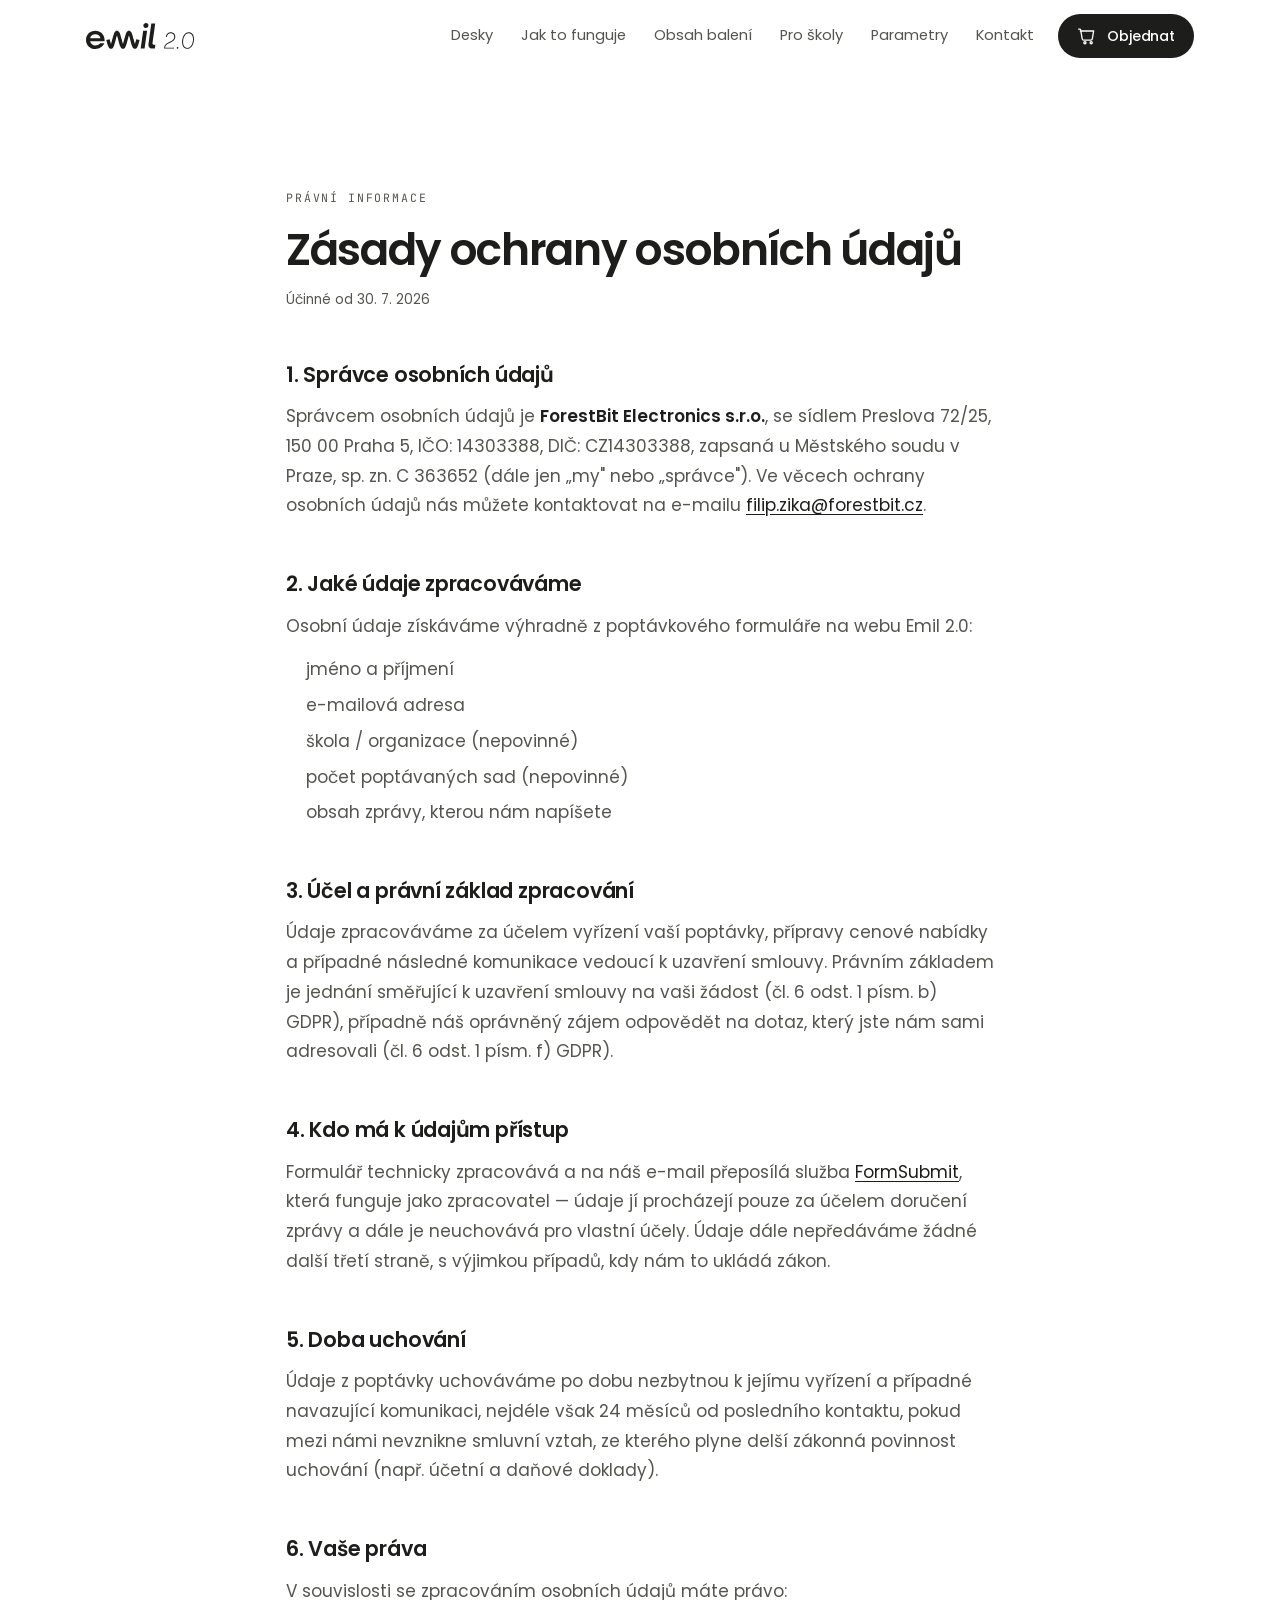
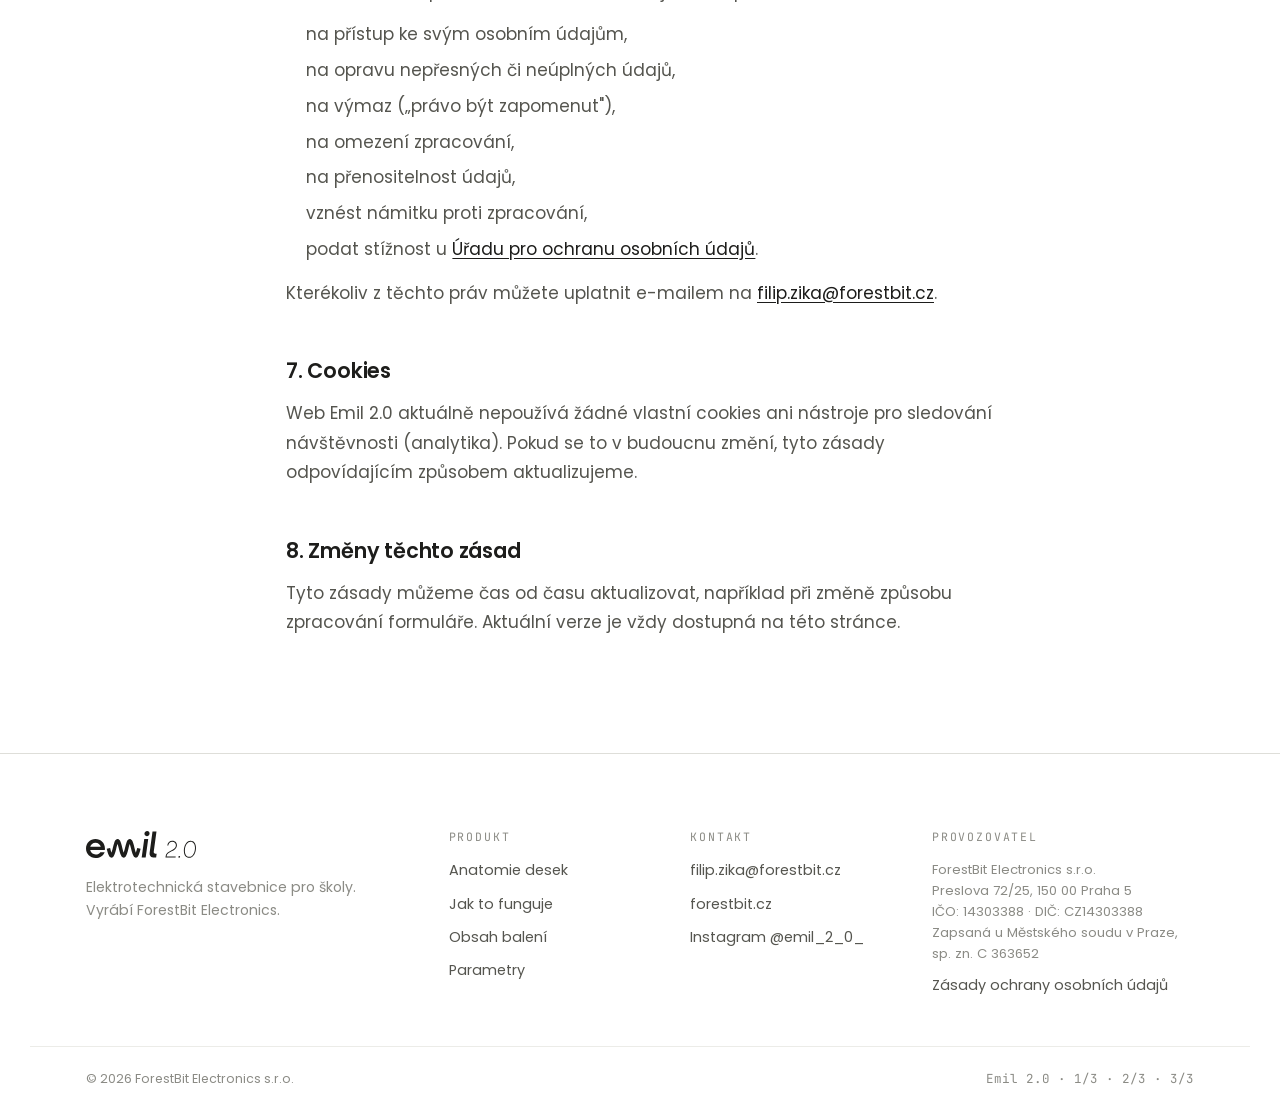
==== ochrana-osobnich-udaju.html @ b703fade "seo" ====
<!DOCTYPE html>
<html lang="cs">
<head>
<meta charset="utf-8">
<meta name="viewport" content="width=device-width, initial-scale=1">
<title>Zásady ochrany osobních údajů | Emil 2.0 — ForestBit Electronics</title>
<meta name="description" content="Zásady ochrany osobních údajů pro web Emil 2.0 — jaké údaje zpracováváme z kontaktního formuláře, proč, jak dlouho a jaká máte práva.">
<meta name="robots" content="noindex">
<meta name="theme-color" content="#ffffff">
<link rel="canonical" href="https://emil.forestbit.cz/ochrana-osobnich-udaju.html">
<link rel="icon" href="assets/img/favicon.svg" type="image/svg+xml">
<link rel="stylesheet" href="assets/css/fonts.css">
<link rel="stylesheet" href="assets/css/style.css">
</head>
<body>

<a class="skip-link" href="#hlavni">Přeskočit na obsah</a>

<!-- ============ HEADER ============ -->
<header class="site-header" id="top">
  <div class="wrap header-inner">

    <a class="brand" href="index.html" aria-label="Emil 2.0 — úvod">
      <img src="assets/img/emil-logo.svg" alt="Emil 2.0" width="1969" height="475">
    </a>

    <nav class="site-nav" id="nav" aria-label="Hlavní navigace">
      <a href="index.html#desky">Desky</a>
      <a href="index.html#princip">Jak to funguje</a>
      <a href="index.html#baleni">Obsah balení</a>
      <a href="index.html#skoly">Pro školy</a>
      <a href="index.html#parametry">Parametry</a>
      <a href="index.html#kontakt">Kontakt</a>
    </nav>

    <div class="header-actions">
      <a class="btn btn--solid btn--sm" href="index.html#kontakt">
        <svg viewBox="0 0 24 24" class="ico" aria-hidden="true"><path d="M4 6h16l-1.6 9.2a2 2 0 0 1-2 1.8H8.2a2 2 0 0 1-2-1.7L4.4 4.6A1 1 0 0 0 3.4 3.8H2"/><circle cx="9.5" cy="20" r="1.3"/><circle cx="17" cy="20" r="1.3"/></svg>
        Objednat
      </a>
      <button class="nav-toggle" id="navToggle" aria-expanded="false" aria-controls="nav" aria-label="Otevřít menu">
        <span></span><span></span><span></span>
      </button>
    </div>

  </div>
</header>

<main id="hlavni">
<section class="section">
  <div class="wrap wrap--narrow legal">

    <p class="eyebrow">Právní informace</p>
    <h1>Zásady ochrany osobních údajů</h1>
    <p class="legal-updated">Účinné od 30. 7. 2026</p>

    <h2>1. Správce osobních údajů</h2>
    <p>
      Správcem osobních údajů je <strong>ForestBit Electronics s.r.o.</strong>,
      se sídlem Preslova 72/25, 150 00 Praha 5, IČO: 14303388, DIČ: CZ14303388,
      zapsaná u Městského soudu v Praze, sp. zn. C 363652 (dále jen „my"
      nebo „správce"). Ve věcech ochrany osobních údajů nás můžete kontaktovat
      na e-mailu <a href="mailto:filip.zika@forestbit.cz">filip.zika@forestbit.cz</a>.
    </p>

    <h2>2. Jaké údaje zpracováváme</h2>
    <p>Osobní údaje získáváme výhradně z poptávkového formuláře na webu Emil 2.0:</p>
    <ul>
      <li>jméno a příjmení</li>
      <li>e-mailová adresa</li>
      <li>škola / organizace (nepovinné)</li>
      <li>počet poptávaných sad (nepovinné)</li>
      <li>obsah zprávy, kterou nám napíšete</li>
    </ul>

    <h2>3. Účel a právní základ zpracování</h2>
    <p>
      Údaje zpracováváme za účelem vyřízení vaší poptávky, přípravy cenové
      nabídky a případné následné komunikace vedoucí k uzavření smlouvy.
      Právním základem je jednání směřující k uzavření smlouvy na vaši žádost
      (čl. 6 odst. 1 písm. b) GDPR), případně náš oprávněný zájem odpovědět
      na dotaz, který jste nám sami adresovali (čl. 6 odst. 1 písm. f) GDPR).
    </p>

    <h2>4. Kdo má k údajům přístup</h2>
    <p>
      Formulář technicky zpracovává a na náš e-mail přeposílá služba
      <a href="https://formsubmit.co" target="_blank" rel="noopener">FormSubmit</a>,
      která funguje jako zpracovatel — údaje jí procházejí pouze za účelem
      doručení zprávy a dále je neuchovává pro vlastní účely. Údaje dále
      nepředáváme žádné další třetí straně, s výjimkou případů, kdy nám to
      ukládá zákon.
    </p>

    <h2>5. Doba uchování</h2>
    <p>
      Údaje z poptávky uchováváme po dobu nezbytnou k jejímu vyřízení
      a případné navazující komunikaci, nejdéle však 24 měsíců od posledního
      kontaktu, pokud mezi námi nevznikne smluvní vztah, ze kterého plyne
      delší zákonná povinnost uchování (např. účetní a daňové doklady).
    </p>

    <h2>6. Vaše práva</h2>
    <p>V souvislosti se zpracováním osobních údajů máte právo:</p>
    <ul>
      <li>na přístup ke svým osobním údajům,</li>
      <li>na opravu nepřesných či neúplných údajů,</li>
      <li>na výmaz („právo být zapomenut"),</li>
      <li>na omezení zpracování,</li>
      <li>na přenositelnost údajů,</li>
      <li>vznést námitku proti zpracování,</li>
      <li>podat stížnost u <a href="https://www.uoou.cz" target="_blank" rel="noopener">Úřadu pro ochranu osobních údajů</a>.</li>
    </ul>
    <p>
      Kterékoliv z těchto práv můžete uplatnit e-mailem na
      <a href="mailto:filip.zika@forestbit.cz">filip.zika@forestbit.cz</a>.
    </p>

    <h2>7. Cookies</h2>
    <p>
      Web Emil 2.0 aktuálně nepoužívá žádné vlastní cookies ani nástroje
      pro sledování návštěvnosti (analytika). Pokud se to v budoucnu změní,
      tyto zásady odpovídajícím způsobem aktualizujeme.
    </p>

    <h2>8. Změny těchto zásad</h2>
    <p>
      Tyto zásady můžeme čas od času aktualizovat, například při změně
      způsobu zpracování formuláře. Aktuální verze je vždy dostupná na
      této stránce.
    </p>

  </div>
</section>
</main>

<!-- ============ FOOTER ============ -->
<footer class="site-footer">
  <div class="wrap footer-grid">

    <div class="footer-brand">
      <img class="footer-logo" src="assets/img/emil-logo.svg" alt="Emil 2.0" width="1969" height="475">
      <p>Elektrotechnická stavebnice pro školy.<br>Vyrábí ForestBit Electronics.</p>
    </div>

    <nav class="footer-nav" aria-label="Patička">
      <h3>Produkt</h3>
      <a href="index.html#desky">Anatomie desek</a>
      <a href="index.html#princip">Jak to funguje</a>
      <a href="index.html#baleni">Obsah balení</a>
      <a href="index.html#parametry">Parametry</a>
    </nav>

    <nav class="footer-nav" aria-label="Kontakty">
      <h3>Kontakt</h3>
      <a href="mailto:filip.zika@forestbit.cz">filip.zika@forestbit.cz</a>
      <a href="https://forestbit.cz" target="_blank" rel="noopener">forestbit.cz</a>
      <a href="https://www.instagram.com/emil_2_0_/" target="_blank" rel="noopener">Instagram @emil_2_0_</a>
    </nav>

    <div class="footer-legal">
      <h3>Provozovatel</h3>
      <p>
        ForestBit Electronics s.r.o.<br>
        Preslova 72/25, 150 00 Praha 5<br>
        IČO: 14303388 · DIČ: CZ14303388<br>
        Zapsaná u Městského soudu v Praze, sp. zn. C 363652
      </p>
      <a href="ochrana-osobnich-udaju.html">Zásady ochrany osobních údajů</a>
    </div>

  </div>

  <div class="wrap footer-bottom">
    <p>© <span id="year">2026</span> ForestBit Electronics s.r.o.</p>
    <p class="footer-mono">Emil 2.0 · 1/3 · 2/3 · 3/3</p>
  </div>
</footer>

<script src="assets/js/main.js"></script>
</body>
</html>
---- assets/css/fonts.css ----
/* Self-hosted Poppins + JetBrains Mono (latin, latin-ext) — staženo z Google Fonts, aby web nenačítal fonty.googleapis.com */

@font-face {
  font-family: 'JetBrains Mono';
  font-style: normal;
  font-weight: 400;
  font-display: swap;
  src: url('../fonts/jetbrains-mono-400-latin-ext.woff2') format('woff2');
  unicode-range: U+0100-02BA, U+02BD-02C5, U+02C7-02CC, U+02CE-02D7, U+02DD-02FF, U+0304, U+0308, U+0329, U+1D00-1DBF, U+1E00-1E9F, U+1EF2-1EFF, U+2020, U+20A0-20AB, U+20AD-20C0, U+2113, U+2C60-2C7F, U+A720-A7FF;
}
@font-face {
  font-family: 'JetBrains Mono';
  font-style: normal;
  font-weight: 400;
  font-display: swap;
  src: url('../fonts/jetbrains-mono-400-latin.woff2') format('woff2');
  unicode-range: U+0000-00FF, U+0131, U+0152-0153, U+02BB-02BC, U+02C6, U+02DA, U+02DC, U+0304, U+0308, U+0329, U+2000-206F, U+20AC, U+2122, U+2191, U+2193, U+2212, U+2215, U+FEFF, U+FFFD;
}
@font-face {
  font-family: 'JetBrains Mono';
  font-style: normal;
  font-weight: 500;
  font-display: swap;
  src: url('../fonts/jetbrains-mono-500-latin-ext.woff2') format('woff2');
  unicode-range: U+0100-02BA, U+02BD-02C5, U+02C7-02CC, U+02CE-02D7, U+02DD-02FF, U+0304, U+0308, U+0329, U+1D00-1DBF, U+1E00-1E9F, U+1EF2-1EFF, U+2020, U+20A0-20AB, U+20AD-20C0, U+2113, U+2C60-2C7F, U+A720-A7FF;
}
@font-face {
  font-family: 'JetBrains Mono';
  font-style: normal;
  font-weight: 500;
  font-display: swap;
  src: url('../fonts/jetbrains-mono-500-latin.woff2') format('woff2');
  unicode-range: U+0000-00FF, U+0131, U+0152-0153, U+02BB-02BC, U+02C6, U+02DA, U+02DC, U+0304, U+0308, U+0329, U+2000-206F, U+20AC, U+2122, U+2191, U+2193, U+2212, U+2215, U+FEFF, U+FFFD;
}
@font-face {
  font-family: 'JetBrains Mono';
  font-style: normal;
  font-weight: 700;
  font-display: swap;
  src: url('../fonts/jetbrains-mono-700-latin-ext.woff2') format('woff2');
  unicode-range: U+0100-02BA, U+02BD-02C5, U+02C7-02CC, U+02CE-02D7, U+02DD-02FF, U+0304, U+0308, U+0329, U+1D00-1DBF, U+1E00-1E9F, U+1EF2-1EFF, U+2020, U+20A0-20AB, U+20AD-20C0, U+2113, U+2C60-2C7F, U+A720-A7FF;
}
@font-face {
  font-family: 'JetBrains Mono';
  font-style: normal;
  font-weight: 700;
  font-display: swap;
  src: url('../fonts/jetbrains-mono-700-latin.woff2') format('woff2');
  unicode-range: U+0000-00FF, U+0131, U+0152-0153, U+02BB-02BC, U+02C6, U+02DA, U+02DC, U+0304, U+0308, U+0329, U+2000-206F, U+20AC, U+2122, U+2191, U+2193, U+2212, U+2215, U+FEFF, U+FFFD;
}
@font-face {
  font-family: 'Poppins';
  font-style: normal;
  font-weight: 400;
  font-display: swap;
  src: url('../fonts/poppins-400-latin-ext.woff2') format('woff2');
  unicode-range: U+0100-02BA, U+02BD-02C5, U+02C7-02CC, U+02CE-02D7, U+02DD-02FF, U+0304, U+0308, U+0329, U+1D00-1DBF, U+1E00-1E9F, U+1EF2-1EFF, U+2020, U+20A0-20AB, U+20AD-20C0, U+2113, U+2C60-2C7F, U+A720-A7FF;
}
@font-face {
  font-family: 'Poppins';
  font-style: normal;
  font-weight: 400;
  font-display: swap;
  src: url('../fonts/poppins-400-latin.woff2') format('woff2');
  unicode-range: U+0000-00FF, U+0131, U+0152-0153, U+02BB-02BC, U+02C6, U+02DA, U+02DC, U+0304, U+0308, U+0329, U+2000-206F, U+20AC, U+2122, U+2191, U+2193, U+2212, U+2215, U+FEFF, U+FFFD;
}
@font-face {
  font-family: 'Poppins';
  font-style: normal;
  font-weight: 500;
  font-display: swap;
  src: url('../fonts/poppins-500-latin-ext.woff2') format('woff2');
  unicode-range: U+0100-02BA, U+02BD-02C5, U+02C7-02CC, U+02CE-02D7, U+02DD-02FF, U+0304, U+0308, U+0329, U+1D00-1DBF, U+1E00-1E9F, U+1EF2-1EFF, U+2020, U+20A0-20AB, U+20AD-20C0, U+2113, U+2C60-2C7F, U+A720-A7FF;
}
@font-face {
  font-family: 'Poppins';
  font-style: normal;
  font-weight: 500;
  font-display: swap;
  src: url('../fonts/poppins-500-latin.woff2') format('woff2');
  unicode-range: U+0000-00FF, U+0131, U+0152-0153, U+02BB-02BC, U+02C6, U+02DA, U+02DC, U+0304, U+0308, U+0329, U+2000-206F, U+20AC, U+2122, U+2191, U+2193, U+2212, U+2215, U+FEFF, U+FFFD;
}
@font-face {
  font-family: 'Poppins';
  font-style: normal;
  font-weight: 600;
  font-display: swap;
  src: url('../fonts/poppins-600-latin-ext.woff2') format('woff2');
  unicode-range: U+0100-02BA, U+02BD-02C5, U+02C7-02CC, U+02CE-02D7, U+02DD-02FF, U+0304, U+0308, U+0329, U+1D00-1DBF, U+1E00-1E9F, U+1EF2-1EFF, U+2020, U+20A0-20AB, U+20AD-20C0, U+2113, U+2C60-2C7F, U+A720-A7FF;
}
@font-face {
  font-family: 'Poppins';
  font-style: normal;
  font-weight: 600;
  font-display: swap;
  src: url('../fonts/poppins-600-latin.woff2') format('woff2');
  unicode-range: U+0000-00FF, U+0131, U+0152-0153, U+02BB-02BC, U+02C6, U+02DA, U+02DC, U+0304, U+0308, U+0329, U+2000-206F, U+20AC, U+2122, U+2191, U+2193, U+2212, U+2215, U+FEFF, U+FFFD;
}
@font-face {
  font-family: 'Poppins';
  font-style: normal;
  font-weight: 700;
  font-display: swap;
  src: url('../fonts/poppins-700-latin-ext.woff2') format('woff2');
  unicode-range: U+0100-02BA, U+02BD-02C5, U+02C7-02CC, U+02CE-02D7, U+02DD-02FF, U+0304, U+0308, U+0329, U+1D00-1DBF, U+1E00-1E9F, U+1EF2-1EFF, U+2020, U+20A0-20AB, U+20AD-20C0, U+2113, U+2C60-2C7F, U+A720-A7FF;
}
@font-face {
  font-family: 'Poppins';
  font-style: normal;
  font-weight: 700;
  font-display: swap;
  src: url('../fonts/poppins-700-latin.woff2') format('woff2');
  unicode-range: U+0000-00FF, U+0131, U+0152-0153, U+02BB-02BC, U+02C6, U+02DA, U+02DC, U+0304, U+0308, U+0329, U+2000-206F, U+20AC, U+2122, U+2191, U+2193, U+2212, U+2215, U+FEFF, U+FFFD;
}
---- assets/css/style.css ----
/* ============================================================
   Emil 2.0 — ForestBit Electronics
   Monochromatický technicistní vizuál dle brand manuálu
   ============================================================ */

:root{
  --ink:      #1d1d1b;
  --ink-70:   #55554f;
  --ink-45:   #8b8b85;
  --paper:    #ffffff;
  --wash:     #f2f2f0;
  --wash-2:   #e8e8e5;
  --line:     #dedeD9;
  --line-soft:#ececE8;

  --font-display: "Poppins", "Segoe UI", system-ui, -apple-system, sans-serif;
  --font-mono: "JetBrains Mono", ui-monospace, "Cascadia Mono", Consolas, monospace;

  --wrap: 1220px;
  --gutter: clamp(20px, 5vw, 56px);
  --sec-y: clamp(72px, 9vw, 132px);
  --r: 14px;

  --ease: cubic-bezier(.2,.7,.25,1);
}

/* ---------- reset ---------- */
*,*::before,*::after{box-sizing:border-box}
[hidden]{display:none !important}
html{-webkit-text-size-adjust:100%; scroll-behavior:smooth; scroll-padding-top:84px}
body{
  margin:0;
  background:var(--paper);
  color:var(--ink);
  font-family:var(--font-display);
  font-size:clamp(15px,.4vw + 14px,17px);
  line-height:1.62;
  -webkit-font-smoothing:antialiased;
}
img,svg{display:block;max-width:100%}
img{height:auto}
h1,h2,h3{margin:0;line-height:1.08;letter-spacing:-.02em;font-weight:600}
p{margin:0}
ul,ol{margin:0;padding:0;list-style:none}
a{color:inherit;text-decoration:none}
button{font:inherit;color:inherit;background:none;border:0;cursor:pointer}
table{border-collapse:collapse;width:100%}

.visually-hidden{position:absolute;width:1px;height:1px;padding:0;margin:-1px;overflow:hidden;clip:rect(0 0 0 0);white-space:nowrap;border:0}

.skip-link{
  position:absolute;left:-9999px;top:0;z-index:200;
  background:var(--ink);color:#fff;padding:12px 18px;border-radius:0 0 8px 0;
}
.skip-link:focus{left:0}

:focus-visible{outline:2px solid var(--ink);outline-offset:3px;border-radius:4px}

/* ---------- layout ---------- */
.wrap{width:100%;max-width:var(--wrap);margin-inline:auto;padding-inline:var(--gutter)}
.wrap--narrow{max-width:820px}
.section{padding-block:var(--sec-y);position:relative}
.section--wash{background:var(--wash)}

/* ---------- typografie ---------- */
.eyebrow{
  font-family:var(--font-mono);
  font-size:.72rem;letter-spacing:.16em;text-transform:uppercase;
  color:var(--ink-45);margin-bottom:18px;
}
.eyebrow--inv{color:rgba(255,255,255,.55)}

.sec-head{max-width:660px;margin-bottom:clamp(40px,5vw,64px)}
.sec-head h2,.split-copy h2,.cta h2{
  font-size:clamp(2rem,4.2vw,3.25rem);
  letter-spacing:-.035em;
}
.sec-lead{margin-top:20px;color:var(--ink-70);font-size:1.06em;max-width:56ch}

/* ---------- prostý právní text (Zásady ochrany osobních údajů) ---------- */
.legal h1{font-size:clamp(2rem,4.2vw,2.75rem);letter-spacing:-.03em}
.legal-updated{margin-top:14px;color:var(--ink-45);font-size:.85rem}
.legal h2{
  margin-top:52px;margin-bottom:16px;
  font-size:1.3rem;letter-spacing:-.01em;
}
.legal p{color:var(--ink-70);line-height:1.75;margin-top:14px}
.legal p:first-of-type{margin-top:0}
.legal ul{margin-top:14px;padding-left:1.2em;color:var(--ink-70);line-height:1.75}
.legal li{margin-top:6px}
.legal a{color:var(--ink);text-decoration:underline;text-underline-offset:3px}
.legal strong{font-weight:600;color:var(--ink)}

/* ---------- blueprint pozadí ---------- */
.blueprint{
  position:absolute;inset:0;pointer-events:none;z-index:0;
  background-image:repeating-linear-gradient(90deg,
      var(--line) 0 1px, transparent 1px 138px);
  -webkit-mask-image:linear-gradient(180deg,rgba(0,0,0,.55),rgba(0,0,0,.12) 60%,transparent);
  mask-image:linear-gradient(180deg,rgba(0,0,0,.55),rgba(0,0,0,.12) 60%,transparent);
}
.blueprint--dark{
  background-image:repeating-linear-gradient(90deg,
      rgba(255,255,255,.13) 0 1px, transparent 1px 138px);
  -webkit-mask-image:linear-gradient(180deg,rgba(0,0,0,.9),transparent);
  mask-image:linear-gradient(180deg,rgba(0,0,0,.9),transparent);
}

/* ---------- tlačítka ---------- */
.btn{
  display:inline-flex;align-items:center;gap:10px;
  padding:14px 26px;border-radius:999px;
  font-weight:500;font-size:.95rem;letter-spacing:-.01em;
  border:1px solid transparent;
  transition:background .25s var(--ease),color .25s var(--ease),
             border-color .25s var(--ease),transform .25s var(--ease);
}
.btn:hover{transform:translateY(-2px)}
.btn--sm{padding:10px 18px;font-size:.88rem}
.btn--solid{background:var(--ink);color:#fff}
.btn--solid:hover{background:#000}
.btn--ghost{border-color:var(--line);background:var(--paper)}
.btn--ghost:hover{border-color:var(--ink)}
.btn--inv{background:#fff;color:var(--ink)}
.btn--outline-inv{border-color:rgba(255,255,255,.35);color:#fff}
.btn--outline-inv:hover{border-color:#fff}

.ico{width:20px;height:20px;flex:none;fill:none;stroke:currentColor;stroke-width:1.6;
     stroke-linecap:round;stroke-linejoin:round}

/* ============================================================
   HEADER
   ============================================================ */
.site-header{
  position:sticky;top:0;z-index:100;
  background:rgba(255,255,255,.86);
  backdrop-filter:saturate(180%) blur(14px);
  -webkit-backdrop-filter:saturate(180%) blur(14px);
  border-bottom:1px solid transparent;
  transition:border-color .3s var(--ease),box-shadow .3s var(--ease);
}
.site-header.is-stuck{border-bottom-color:var(--line);box-shadow:0 1px 24px rgba(0,0,0,.04)}
.header-inner{display:flex;align-items:center;gap:24px;height:72px}

.brand{display:flex;align-items:center;margin-right:auto}
.brand img{width:auto;height:26px}

.site-nav{display:flex;gap:28px}
.site-nav a{
  font-size:.92rem;color:var(--ink-70);position:relative;padding-block:6px;
  transition:color .2s var(--ease);
}
.site-nav a::after{
  content:"";position:absolute;left:0;bottom:0;height:1px;width:100%;
  background:var(--ink);transform:scaleX(0);transform-origin:left;
  transition:transform .3s var(--ease);
}
.site-nav a:hover{color:var(--ink)}
.site-nav a:hover::after{transform:scaleX(1)}

.header-actions{display:flex;align-items:center;gap:12px}

.nav-toggle{display:none;width:42px;height:42px;flex-direction:column;
  justify-content:center;align-items:center;gap:5px;border-radius:10px}
.nav-toggle span{display:block;width:20px;height:1.5px;background:var(--ink);
  transition:transform .3s var(--ease),opacity .2s var(--ease)}
.nav-toggle[aria-expanded="true"] span:nth-child(1){transform:translateY(6.5px) rotate(45deg)}
.nav-toggle[aria-expanded="true"] span:nth-child(2){opacity:0}
.nav-toggle[aria-expanded="true"] span:nth-child(3){transform:translateY(-6.5px) rotate(-45deg)}

/* ============================================================
   HERO
   ============================================================ */
.hero{position:relative;padding-top:clamp(36px,5vw,68px);padding-bottom:clamp(48px,6vw,88px);overflow:hidden}
.hero > .wrap{position:relative;z-index:1}

.hero-grid{
  display:grid;grid-template-columns:1.05fr .95fr;
  gap:clamp(24px,4vw,64px);align-items:center;
  margin-bottom:clamp(44px,5vw,72px);
}
.hero-visual{margin:0}
.hero-visual img{
  width:100%;
  filter:drop-shadow(0 30px 50px rgba(0,0,0,.10));
  animation:float 9s ease-in-out infinite;
}
@keyframes float{0%,100%{transform:translateY(0)}50%{transform:translateY(-10px)}}

.hero-title{margin-bottom:20px}
.hero-logo{width:clamp(210px,26vw,330px);height:auto}
.hero-sub{
  font-family:var(--font-mono);font-size:clamp(.9rem,1.3vw,1.05rem);
  letter-spacing:-.01em;line-height:1.45;margin-bottom:22px;
}
.hero-text{color:var(--ink-70);max-width:52ch}

.hero-features{
  display:grid;grid-template-columns:repeat(3,1fr);gap:24px;
  margin-block:36px;padding-top:32px;border-top:1px solid var(--line);
}
.hero-features li{display:flex;flex-direction:column;gap:8px}
.hero-features .ico{width:24px;height:24px;margin-bottom:4px}
.hero-features b{font-size:.93rem;font-weight:600;letter-spacing:-.01em}
.hero-features span{font-size:.83rem;line-height:1.5;color:var(--ink-45)}

.hero-cta{display:flex;flex-wrap:wrap;gap:12px}

/* spec strip */
.specstrip{
  display:grid;grid-template-columns:repeat(5,minmax(0,1fr));
  border:1px solid var(--line);border-radius:var(--r);
  background:var(--paper);overflow:hidden;
}
.specstrip li{
  display:grid;grid-template-columns:auto minmax(0,1fr);
  column-gap:12px;align-content:start;
  padding:24px 22px;border-left:1px solid var(--line-soft);
}
.specstrip li:first-child{border-left:0}
.specstrip .ico{width:22px;height:22px;margin-top:2px;grid-row:1 / span 2}
.specstrip b,
.specstrip span{display:block;font-size:.88rem;font-weight:600;color:var(--ink)}
.specstrip span{margin-top:2px}

/* ============================================================
   INTERAKTIVNÍ DESKA
   ============================================================ */
.board{
  display:grid;grid-template-columns:minmax(0,1.45fr) minmax(0,.55fr);
  grid-template-areas:"tabs tabs" "stage panel";
  gap:clamp(20px,3vw,40px);align-items:start;
}
.board-tabs{
  grid-area:tabs;display:flex;flex-wrap:wrap;gap:8px;
  margin-bottom:calc(clamp(20px,3vw,40px) * -.4);
}
.board-tabs button{
  display:flex;align-items:baseline;gap:10px;
  padding:11px 20px;border-radius:999px;
  border:1px solid var(--line);background:var(--paper);
  transition:background .25s var(--ease),color .25s var(--ease),border-color .25s var(--ease);
}
.board-tabs button:hover{border-color:var(--ink)}
.board-tabs .tab-num{
  font-family:var(--font-mono);font-size:.78rem;letter-spacing:.06em;
  color:var(--ink-45);transition:color .25s var(--ease);
}
.board-tabs .tab-name{font-size:.9rem;font-weight:500;letter-spacing:-.01em}
.board-tabs [aria-selected="true"]{background:var(--ink);color:#fff;border-color:var(--ink)}
.board-tabs [aria-selected="true"] .tab-num{color:rgba(255,255,255,.6)}

.board-stages{grid-area:stage;min-width:0}
.board-stage{
  position:relative;border:1px solid var(--line);border-radius:var(--r);
  background:var(--paper);overflow:hidden;
}
.board-stage[hidden]{display:none}
.board-stage img{width:100%}
.hotspots{position:absolute;inset:0}

.hs{
  position:absolute;left:var(--x);top:var(--y);
  transform:translate(-50%,-50%);
  width:38px;height:38px;display:grid;place-items:center;
  border-radius:50%;
}
.hs i{
  width:13px;height:13px;border-radius:50%;
  background:var(--ink);position:relative;display:block;
  box-shadow:0 0 0 2.5px #fff, 0 1px 4px rgba(0,0,0,.25);
  transition:transform .3s var(--ease);
}
.hs i::after{
  content:"";position:absolute;inset:-8px;border-radius:50%;
  border:1px solid var(--ink);opacity:.35;
  transition:transform .4s var(--ease),opacity .4s var(--ease);
}
.hs::before{
  content:"";position:absolute;inset:0;border-radius:50%;
  background:var(--ink);opacity:.12;transform:scale(.35);
  animation:ping 2.6s var(--ease) infinite;
}
@keyframes ping{
  0%{transform:scale(.35);opacity:.22}
  70%,100%{transform:scale(1.15);opacity:0}
}
.hs-tag{
  position:absolute;bottom:calc(100% + 2px);left:50%;transform:translateX(-50%);
  font-family:var(--font-mono);font-size:.66rem;letter-spacing:.06em;
  background:var(--ink);color:#fff;padding:3px 7px;border-radius:5px;
  opacity:0;pointer-events:none;transition:opacity .25s var(--ease),transform .25s var(--ease);
  white-space:nowrap;
}
.hs:hover i,.hs.is-active i{transform:scale(1.35)}
.hs:hover i::after,.hs.is-active i::after{transform:scale(1.25);opacity:1}
.hs:hover .hs-tag,.hs:focus-visible .hs-tag,.hs.is-active .hs-tag{
  opacity:1;transform:translateX(-50%) translateY(-3px);
}
.hs.is-active::before{animation:none;opacity:0}

.board-panel{
  grid-area:panel;
  border:1px solid var(--line);border-radius:var(--r);
  background:var(--paper);padding:28px 26px;
  position:sticky;top:96px;
}
.panel-ref{
  font-family:var(--font-mono);font-size:.75rem;letter-spacing:.14em;
  color:var(--ink-45);margin-bottom:10px;
}
.board-panel h3{font-size:1.35rem;margin-bottom:12px;letter-spacing:-.025em}
.board-panel p{color:var(--ink-70);font-size:.93rem}
.panel-meta{margin:20px 0 0;display:grid;gap:1px;background:var(--line-soft);
  border:1px solid var(--line-soft);border-radius:8px;overflow:hidden}
.panel-meta > div{display:flex;justify-content:space-between;gap:12px;
  background:var(--paper);padding:9px 12px}
.panel-meta dt{font-size:.76rem;color:var(--ink-45);font-family:var(--font-mono);letter-spacing:.08em}
.panel-meta dd{margin:0;font-size:.82rem;font-weight:500}
/* ============================================================
   PRINCIP / KROKY
   ============================================================ */
.steps{display:grid;grid-template-columns:repeat(3,minmax(0,1fr));gap:clamp(20px,3vw,44px)}
.step{padding-top:26px;border-top:2px solid var(--ink)}
.step-num{
  font-family:var(--font-mono);font-size:.78rem;letter-spacing:.16em;
  color:var(--ink-45);display:block;margin-bottom:14px;
}
.step h3{font-size:clamp(1.4rem,2.4vw,1.9rem);margin-bottom:12px;letter-spacing:-.03em}
.step p{color:var(--ink-70);font-size:.95rem}

/* ============================================================
   SPLIT SEKCE
   ============================================================ */
.split{display:grid;grid-template-columns:1fr 1fr;gap:clamp(32px,5vw,80px);align-items:center}
.split--rev .split-media{order:-1}
.split-copy .sec-lead{margin-bottom:34px}

.parts{border-top:1px solid var(--line)}
.parts li{
  display:flex;align-items:baseline;gap:18px;
  padding:15px 0;border-bottom:1px solid var(--line);
  font-size:.97rem;
}
.parts-ref{
  font-family:var(--font-mono);font-size:.75rem;letter-spacing:.06em;
  color:var(--ink-45);min-width:52px;flex:none;
}
.parts em{font-style:normal;color:var(--ink-45);font-size:.86em}
.note{
  margin-top:26px;padding:16px 20px;border-left:2px solid var(--ink);
  background:var(--paper);font-size:.9rem;color:var(--ink-70);
}

.split-media{margin:0}
.split-media img{width:100%;border-radius:var(--r);border:1px solid var(--line)}
.split-media--plain img{border:0;border-radius:0;filter:drop-shadow(0 18px 34px rgba(0,0,0,.12))}
.split-media figcaption{
  margin-top:14px;font-family:var(--font-mono);font-size:.73rem;
  letter-spacing:.03em;color:var(--ink-45);line-height:1.5;
}

/* ============================================================
   KARTY
   ============================================================ */
.cards{display:grid;grid-template-columns:repeat(3,minmax(0,1fr));gap:1px;
  background:var(--line);border:1px solid var(--line);border-radius:var(--r);overflow:hidden}
.card{background:var(--paper);padding:clamp(26px,3vw,38px);transition:background .3s var(--ease)}
.card:hover{background:var(--wash)}
.card h3{font-size:1.12rem;margin-bottom:10px;letter-spacing:-.02em}
.card p{color:var(--ink-70);font-size:.92rem}

/* ============================================================
   TABULKA PARAMETRŮ
   ============================================================ */
.spectable{margin-top:32px;font-size:.93rem}
.spectable tr{border-bottom:1px solid var(--line)}
.spectable tr:first-child{border-top:1px solid var(--line)}
.spectable th{
  text-align:left;font-weight:400;padding:14px 16px 14px 0;
  font-family:var(--font-mono);font-size:.76rem;letter-spacing:.08em;
  text-transform:uppercase;color:var(--ink-45);width:38%;vertical-align:top;
}
.spectable td{padding:14px 0;vertical-align:top}

/* ============================================================
   FAQ
   ============================================================ */
.faq{border-top:1px solid var(--line)}
.faq details{border-bottom:1px solid var(--line)}
.faq summary{
  display:flex;align-items:center;justify-content:space-between;gap:20px;
  padding:22px 0;cursor:pointer;list-style:none;
  font-weight:500;font-size:1.02rem;letter-spacing:-.015em;
}
.faq summary::-webkit-details-marker{display:none}
.faq summary::after{
  content:"";width:13px;height:13px;flex:none;
  background:
    linear-gradient(var(--ink),var(--ink)) center/13px 1.5px no-repeat,
    linear-gradient(var(--ink),var(--ink)) center/1.5px 13px no-repeat;
  transition:transform .3s var(--ease);
}
.faq details[open] summary::after{transform:rotate(135deg)}
.faq details p{padding-bottom:24px;color:var(--ink-70);font-size:.95rem;max-width:62ch}

/* ============================================================
   CTA
   ============================================================ */
.cta{background:var(--ink);color:#fff;overflow:hidden;text-align:center}
.cta-inner{position:relative;z-index:1;max-width:720px}
.cta-lead{margin:22px auto 0;color:rgba(255,255,255,.66);max-width:48ch}

.contact-form{
  text-align:left;max-width:520px;margin:40px auto 0;
  display:grid;gap:18px;
}
.form-row{display:grid;gap:7px}
.form-row--split{grid-template-columns:1fr 1fr;gap:18px}
.form-row--split > div{display:grid;gap:7px}
.contact-form label{
  font-family:var(--font-mono);font-size:.72rem;letter-spacing:.09em;
  text-transform:uppercase;color:rgba(255,255,255,.55);
}
.contact-form input,
.contact-form textarea{
  width:100%;padding:12px 14px;border-radius:10px;
  border:1px solid rgba(255,255,255,.22);background:rgba(255,255,255,.06);
  color:#fff;font:inherit;font-size:.95rem;
  transition:border-color .2s var(--ease),background .2s var(--ease);
}
.contact-form input::placeholder,
.contact-form textarea::placeholder{color:rgba(255,255,255,.35)}
.contact-form input:focus,
.contact-form textarea:focus{
  border-color:rgba(255,255,255,.6);background:rgba(255,255,255,.1);
  outline:none;
}
.contact-form textarea{resize:vertical;min-height:96px}
.hp-field{position:absolute;width:1px;height:1px;opacity:0;pointer-events:none;left:-9999px}
.contact-form button{justify-self:start}
.contact-form button[disabled]{opacity:.6;cursor:default;transform:none}

.form-consent{font-size:.78rem;line-height:1.6;color:rgba(255,255,255,.45);margin-top:-4px}
.form-consent a{color:rgba(255,255,255,.7);text-decoration:underline;text-underline-offset:2px}
.form-consent a:hover{color:#fff}

.form-status{font-size:.85rem;min-height:1.2em;margin:0;color:rgba(255,255,255,.7)}
.form-status.is-success{color:#8fe3a3}
.form-status.is-error{color:#ff9a9a}

.cta-alt{
  margin-top:38px;font-size:.8rem;letter-spacing:.04em;
  color:rgba(255,255,255,.45);
}
.cta-actions{display:flex;flex-wrap:wrap;gap:12px;justify-content:center;margin-top:14px}
.cta-claim{
  margin-top:46px;padding-top:28px;border-top:1px solid rgba(255,255,255,.15);
  font-family:var(--font-mono);font-size:.85rem;letter-spacing:.22em;
  text-transform:uppercase;color:rgba(255,255,255,.5);
}

/* ============================================================
   FOOTER
   ============================================================ */
.site-footer{background:var(--paper);border-top:1px solid var(--line);padding-top:clamp(48px,6vw,80px)}
.footer-grid{display:grid;grid-template-columns:1.6fr 1fr 1fr 1.3fr;gap:40px;padding-bottom:48px}
.footer-logo{width:110px;margin-bottom:18px}
.footer-brand p{color:var(--ink-45);font-size:.88rem;line-height:1.7}
.footer-nav{display:flex;flex-direction:column;gap:10px}
.footer-nav h3,
.footer-legal h3{
  font-family:var(--font-mono);font-size:.72rem;letter-spacing:.16em;
  text-transform:uppercase;color:var(--ink-45);font-weight:400;margin-bottom:6px;
}
.footer-nav a{font-size:.9rem;color:var(--ink-70);transition:color .2s var(--ease)}
.footer-nav a:hover{color:var(--ink)}

.footer-legal{display:flex;flex-direction:column;gap:10px}
.footer-legal p{color:var(--ink-45);font-size:.82rem;line-height:1.6}
.footer-legal a{font-size:.9rem;color:var(--ink-70);transition:color .2s var(--ease)}
.footer-legal a:hover{color:var(--ink)}
.footer-bottom{
  display:flex;justify-content:space-between;gap:16px;flex-wrap:wrap;
  padding-block:22px;border-top:1px solid var(--line-soft);
  font-size:.78rem;color:var(--ink-45);
}
.footer-mono{font-family:var(--font-mono);letter-spacing:.08em}

/* ============================================================
   REVEAL ANIMACE
   ============================================================ */
.reveal{opacity:0;transform:translateY(22px);
  transition:opacity .7s var(--ease),transform .7s var(--ease)}
.reveal.is-in{opacity:1;transform:none}

/* ============================================================
   RESPONZIVITA
   ============================================================ */
@media (max-width:1080px){
  .board{grid-template-columns:minmax(0,1fr);grid-template-areas:"tabs" "stage" "panel"}
  .board-panel{position:static}
  .specstrip{grid-template-columns:repeat(3,1fr)}
  .specstrip li:nth-child(4){border-left:0}
  .cards{grid-template-columns:repeat(2,1fr)}
}

@media (max-width:900px){
  .site-nav{
    position:absolute;top:100%;left:0;right:0;
    flex-direction:column;gap:0;
    background:var(--paper);border-bottom:1px solid var(--line);
    padding:8px var(--gutter) 20px;
    display:none;
  }
  .site-nav.is-open{display:flex}
  .site-nav a{padding:14px 0;border-bottom:1px solid var(--line-soft);font-size:1rem}
  .site-nav a::after{display:none}
  .nav-toggle{display:flex}

  .hero-grid{grid-template-columns:1fr}
  .hero-visual{order:2}
  .hero-features{grid-template-columns:1fr;gap:20px}
  .steps{grid-template-columns:1fr;gap:32px}
  .split{grid-template-columns:1fr}
  .split--rev .split-media{order:0}
  .footer-grid{grid-template-columns:1fr 1fr}
  .footer-brand,
  .footer-legal{grid-column:1/-1}
}

@media (max-width:640px){
  .specstrip{grid-template-columns:1fr}
  .specstrip li{border-left:0;border-top:1px solid var(--line-soft)}
  .specstrip li:first-child{border-top:0}
  .cards{grid-template-columns:1fr}
  .hs{width:30px;height:30px}
  .hs i{width:11px;height:11px}
  .spectable th{width:auto;display:block;padding-bottom:2px}
  .spectable td{display:block;padding-top:0;padding-bottom:16px}
  .spectable tr{display:block}
  .cta-actions .btn{flex:1 1 100%;justify-content:center}
  .form-row--split{grid-template-columns:1fr}
  .contact-form button{justify-self:stretch;justify-content:center}
}

@media (prefers-reduced-motion:reduce){
  html{scroll-behavior:auto}
  *,*::before,*::after{animation-duration:.001ms !important;animation-iteration-count:1 !important;
    transition-duration:.001ms !important}
  .reveal{opacity:1;transform:none}
}
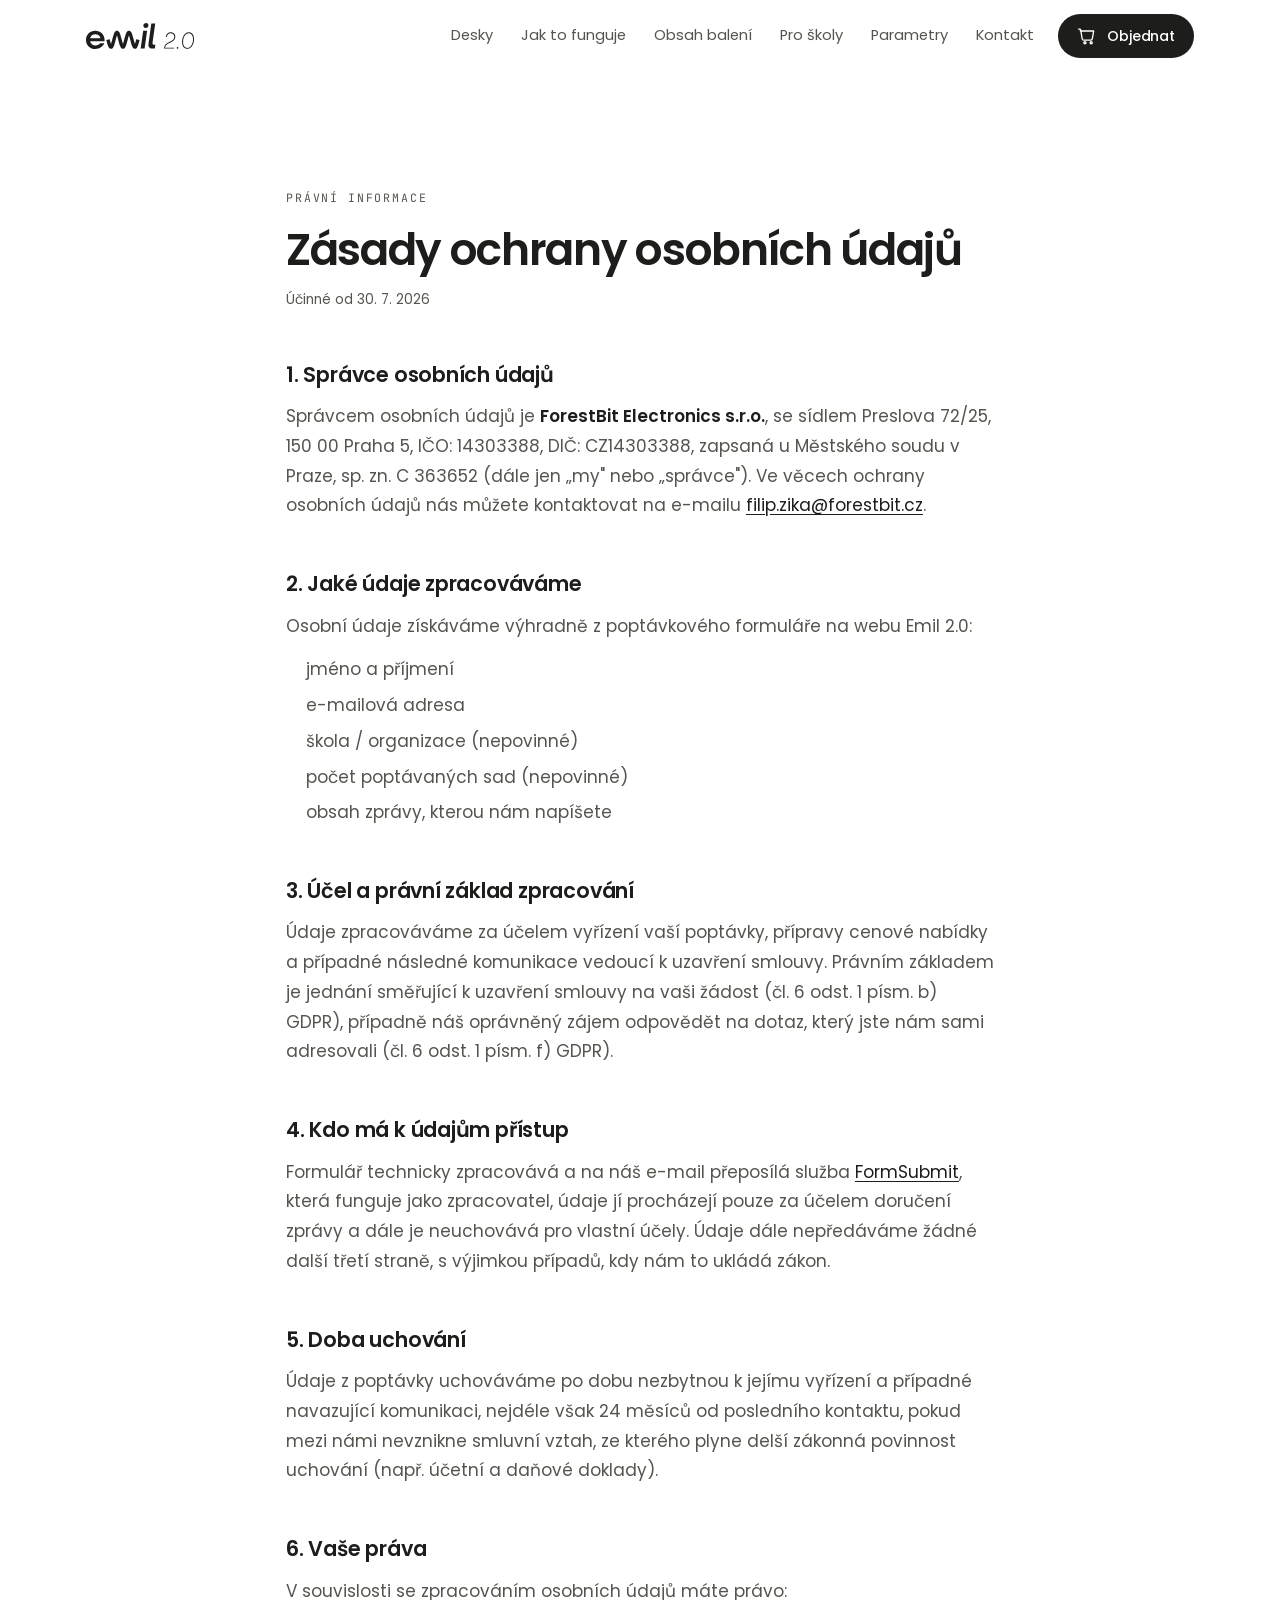
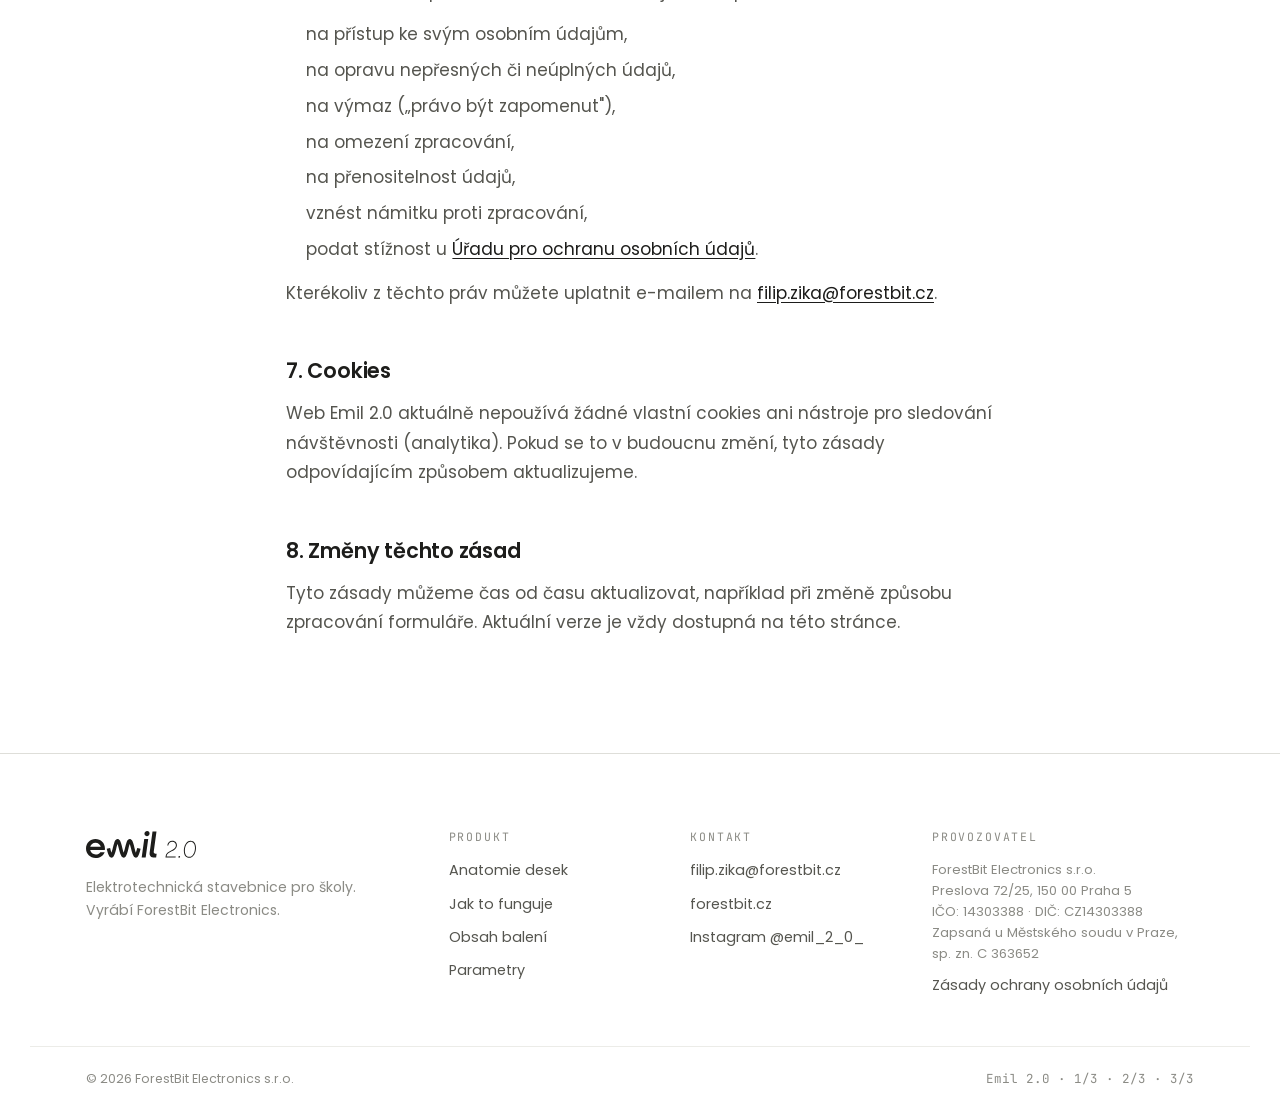
==== commit a6155a10: "minus -" ====
--- a/ochrana-osobnich-udaju.html
+++ b/ochrana-osobnich-udaju.html
@@ -86,7 +86,7 @@
     <p>
       Formulář technicky zpracovává a na náš e-mail přeposílá služba
       <a href="https://formsubmit.co" target="_blank" rel="noopener">FormSubmit</a>,
-      která funguje jako zpracovatel — údaje jí procházejí pouze za účelem
+      která funguje jako zpracovatel, údaje jí procházejí pouze za účelem
       doručení zprávy a dále je neuchovává pro vlastní účely. Údaje dále
       nepředáváme žádné další třetí straně, s výjimkou případů, kdy nám to
       ukládá zákon.
--- a/assets/css/style.css
+++ b/assets/css/style.css
@@ -366,6 +366,7 @@
 .cards{display:grid;grid-template-columns:repeat(3,minmax(0,1fr));gap:1px;
   background:var(--line);border:1px solid var(--line);border-radius:var(--r);overflow:hidden}
 .card{background:var(--paper);padding:clamp(26px,3vw,38px);transition:background .3s var(--ease)}
+.cards .card:last-child:nth-child(3n+1){grid-column:1/-1}
 .card:hover{background:var(--wash)}
 .card h3{font-size:1.12rem;margin-bottom:10px;letter-spacing:-.02em}
 .card p{color:var(--ink-70);font-size:.92rem}
@@ -419,8 +420,37 @@
 .form-row--split{grid-template-columns:1fr 1fr;gap:18px}
 .form-row--split > div{display:grid;gap:7px}
 .contact-form label{
+  display:flex;align-items:center;gap:6px;
   font-family:var(--font-mono);font-size:.72rem;letter-spacing:.09em;
   text-transform:uppercase;color:rgba(255,255,255,.55);
+}
+
+.hint{position:relative;display:inline-flex}
+.hint-btn{
+  width:15px;height:15px;flex:none;border-radius:50%;
+  border:1px solid rgba(255,255,255,.4);background:transparent;color:rgba(255,255,255,.6);
+  font-family:var(--font-mono);font-size:.62rem;line-height:1;
+  display:flex;align-items:center;justify-content:center;cursor:help;
+  transition:border-color .2s var(--ease),color .2s var(--ease);
+}
+.hint-btn:hover,.hint-btn:focus-visible{border-color:#fff;color:#fff}
+.hint-bubble{
+  position:absolute;bottom:calc(100% + 10px);left:50%;transform:translateX(-50%) translateY(4px);
+  width:220px;padding:10px 12px;border-radius:8px;
+  background:var(--ink);color:rgba(255,255,255,.85);
+  font-family:var(--font-display);text-transform:none;letter-spacing:normal;font-size:.78rem;line-height:1.5;
+  box-shadow:0 12px 28px rgba(0,0,0,.28);
+  opacity:0;visibility:hidden;pointer-events:none;
+  transition:opacity .18s var(--ease),transform .18s var(--ease),visibility .18s;
+  z-index:5;
+}
+.hint-bubble::after{
+  content:"";position:absolute;top:100%;left:50%;transform:translateX(-50%);
+  border:5px solid transparent;border-top-color:var(--ink);
+}
+.hint:hover .hint-bubble,
+.hint-btn:focus ~ .hint-bubble{
+  opacity:1;visibility:visible;transform:translateX(-50%) translateY(0);
 }
 .contact-form input,
 .contact-form textarea{
@@ -438,7 +468,7 @@
 }
 .contact-form textarea{resize:vertical;min-height:96px}
 .hp-field{position:absolute;width:1px;height:1px;opacity:0;pointer-events:none;left:-9999px}
-.contact-form button{justify-self:start}
+.contact-form button{justify-self:center}
 .contact-form button[disabled]{opacity:.6;cursor:default;transform:none}
 
 .form-consent{font-size:.78rem;line-height:1.6;color:rgba(255,255,255,.45);margin-top:-4px}
@@ -503,6 +533,8 @@
   .specstrip{grid-template-columns:repeat(3,1fr)}
   .specstrip li:nth-child(4){border-left:0}
   .cards{grid-template-columns:repeat(2,1fr)}
+  .cards .card:last-child:nth-child(3n+1){grid-column:auto}
+  .cards .card:last-child:nth-child(2n+1){grid-column:1/-1}
 }
 
 @media (max-width:900px){
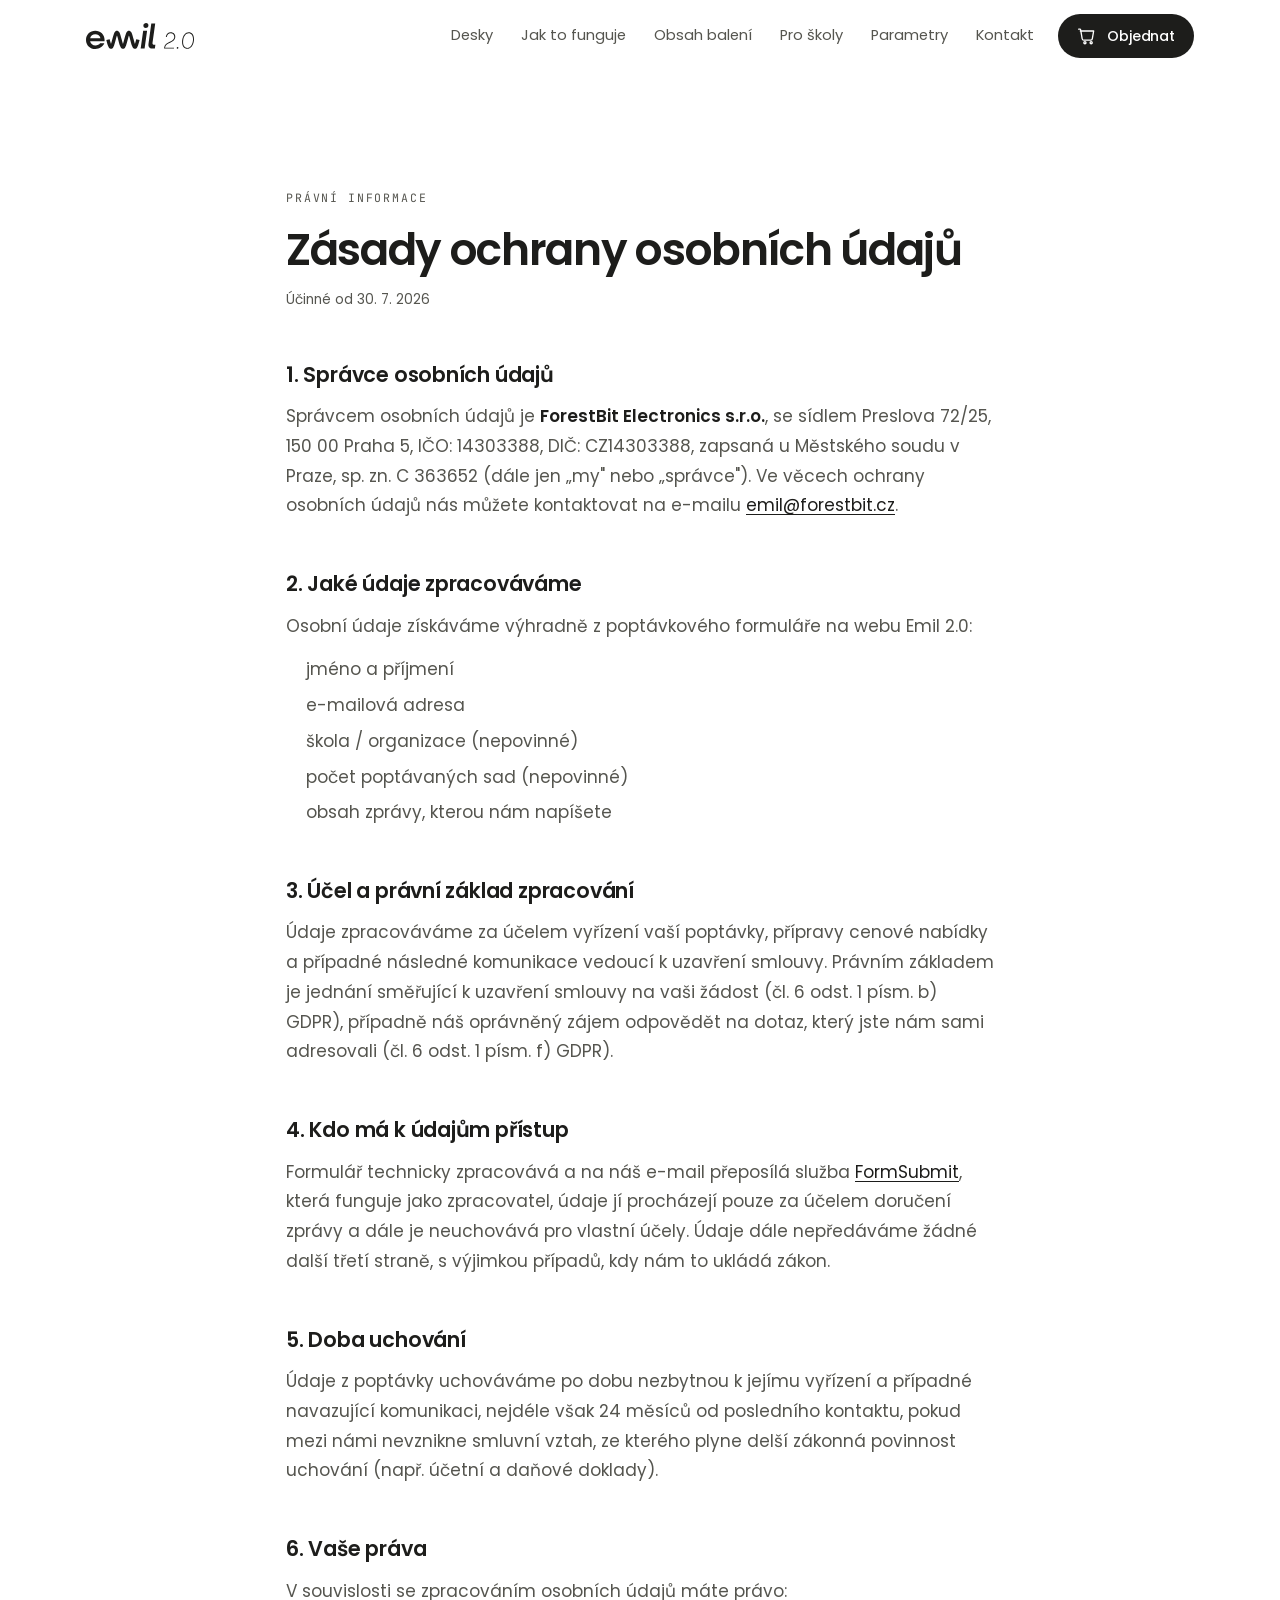
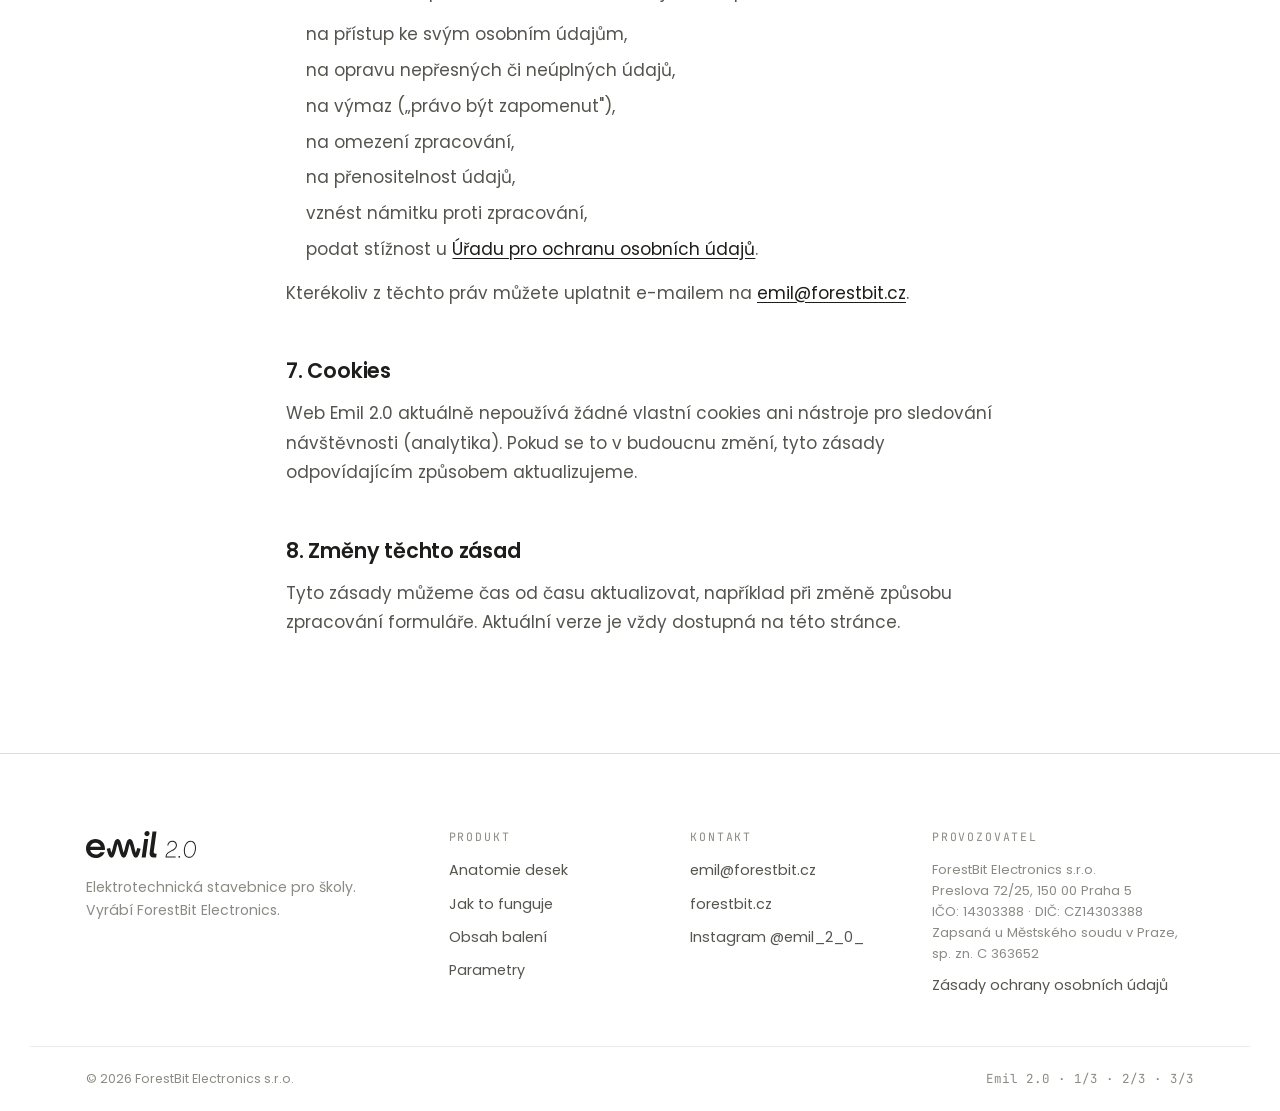
==== commit 4dfd42d6: "obsah balení" ====
--- a/ochrana-osobnich-udaju.html
+++ b/ochrana-osobnich-udaju.html
@@ -60,7 +60,7 @@
       se sídlem Preslova 72/25, 150 00 Praha 5, IČO: 14303388, DIČ: CZ14303388,
       zapsaná u Městského soudu v Praze, sp. zn. C 363652 (dále jen „my"
       nebo „správce"). Ve věcech ochrany osobních údajů nás můžete kontaktovat
-      na e-mailu <a href="mailto:filip.zika@forestbit.cz">filip.zika@forestbit.cz</a>.
+      na e-mailu <a href="mailto:emil@forestbit.cz">emil@forestbit.cz</a>.
     </p>
 
     <h2>2. Jaké údaje zpracováváme</h2>
@@ -113,7 +113,7 @@
     </ul>
     <p>
       Kterékoliv z těchto práv můžete uplatnit e-mailem na
-      <a href="mailto:filip.zika@forestbit.cz">filip.zika@forestbit.cz</a>.
+      <a href="mailto:emil@forestbit.cz">emil@forestbit.cz</a>.
     </p>
 
     <h2>7. Cookies</h2>
@@ -153,7 +153,7 @@
 
     <nav class="footer-nav" aria-label="Kontakty">
       <h3>Kontakt</h3>
-      <a href="mailto:filip.zika@forestbit.cz">filip.zika@forestbit.cz</a>
+      <a href="mailto:emil@forestbit.cz">emil@forestbit.cz</a>
       <a href="https://forestbit.cz" target="_blank" rel="noopener">forestbit.cz</a>
       <a href="https://www.instagram.com/emil_2_0_/" target="_blank" rel="noopener">Instagram @emil_2_0_</a>
     </nav>
--- a/assets/css/style.css
+++ b/assets/css/style.css
@@ -347,6 +347,10 @@
   color:var(--ink-45);min-width:52px;flex:none;
 }
 .parts em{font-style:normal;color:var(--ink-45);font-size:.86em}
+.parts-subhead{
+  margin-top:32px;font-family:var(--font-mono);font-size:.72rem;
+  letter-spacing:.14em;text-transform:uppercase;color:var(--ink-45);
+}
 .note{
   margin-top:26px;padding:16px 20px;border-left:2px solid var(--ink);
   background:var(--paper);font-size:.9rem;color:var(--ink-70);
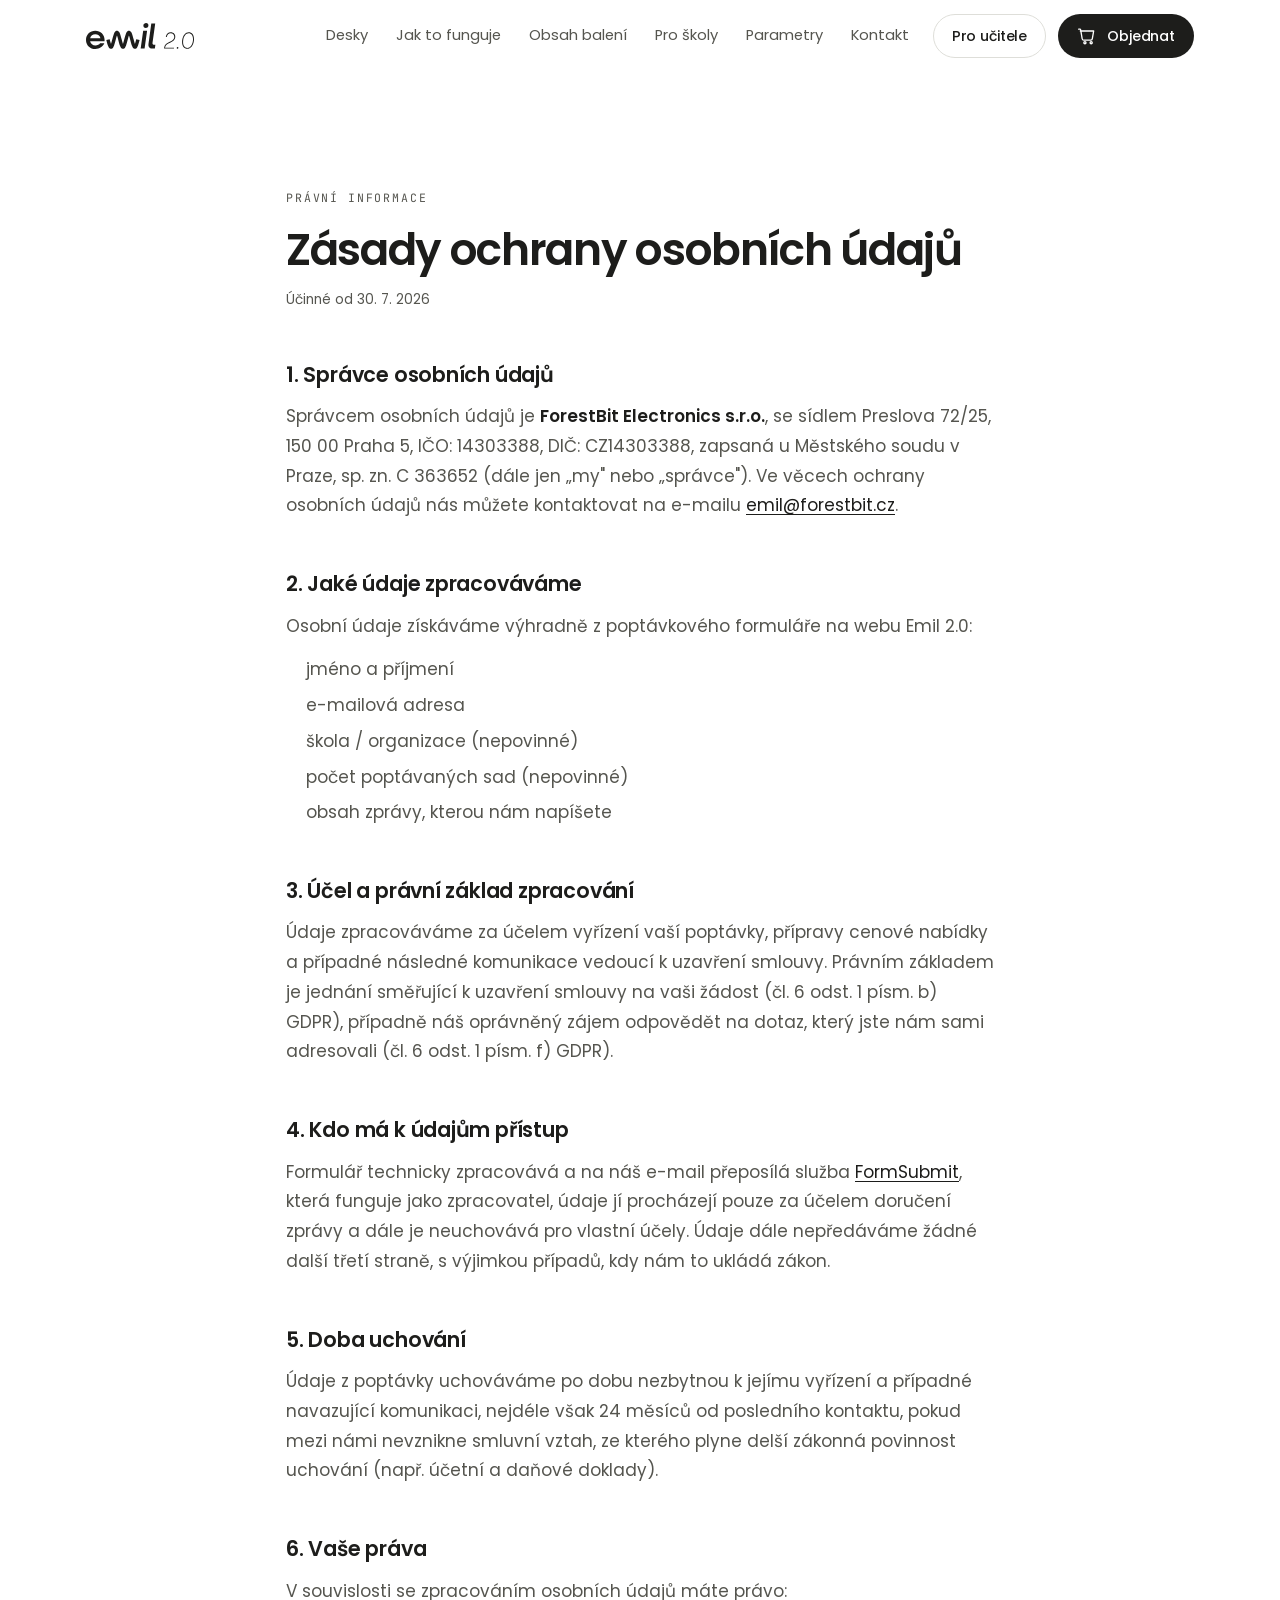
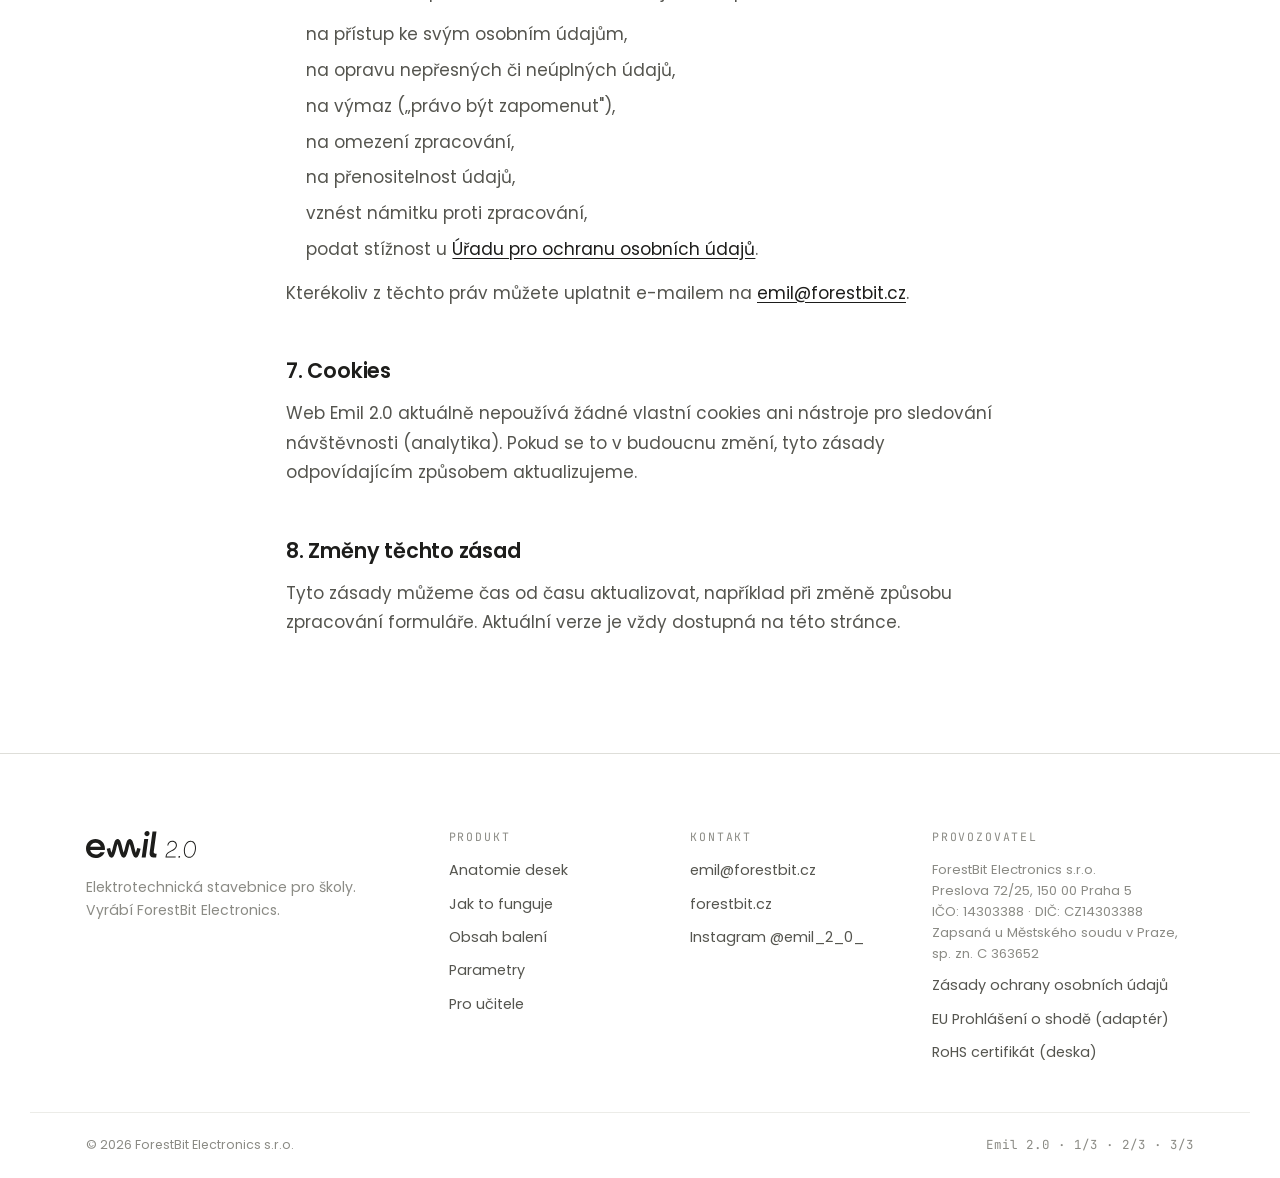
==== commit b0dc28b2: "Pro učitele" ====
--- a/ochrana-osobnich-udaju.html
+++ b/ochrana-osobnich-udaju.html
@@ -34,6 +34,7 @@
     </nav>
 
     <div class="header-actions">
+      <a class="btn btn--ghost btn--sm" href="pro-ucitele.html">Pro učitele</a>
       <a class="btn btn--solid btn--sm" href="index.html#kontakt">
         <svg viewBox="0 0 24 24" class="ico" aria-hidden="true"><path d="M4 6h16l-1.6 9.2a2 2 0 0 1-2 1.8H8.2a2 2 0 0 1-2-1.7L4.4 4.6A1 1 0 0 0 3.4 3.8H2"/><circle cx="9.5" cy="20" r="1.3"/><circle cx="17" cy="20" r="1.3"/></svg>
         Objednat
@@ -149,6 +150,7 @@
       <a href="index.html#princip">Jak to funguje</a>
       <a href="index.html#baleni">Obsah balení</a>
       <a href="index.html#parametry">Parametry</a>
+      <a href="pro-ucitele.html">Pro učitele</a>
     </nav>
 
     <nav class="footer-nav" aria-label="Kontakty">
@@ -167,6 +169,8 @@
         Zapsaná u Městského soudu v Praze, sp. zn. C 363652
       </p>
       <a href="ochrana-osobnich-udaju.html">Zásady ochrany osobních údajů</a>
+      <a href="assets/docs/eu-prohlaseni-o-shode-adapter.pdf" target="_blank" rel="noopener">EU Prohlášení o shodě (adaptér)</a>
+      <a href="assets/docs/rohs-certifikat-deska-jlcpcb.pdf" target="_blank" rel="noopener">RoHS certifikát (deska)</a>
     </div>
 
   </div>
--- a/assets/css/style.css
+++ b/assets/css/style.css
@@ -348,13 +348,27 @@
 }
 .parts em{font-style:normal;color:var(--ink-45);font-size:.86em}
 .parts-subhead{
-  margin-top:32px;font-family:var(--font-mono);font-size:.72rem;
+  margin-top:52px;font-family:var(--font-mono);font-size:.72rem;
   letter-spacing:.14em;text-transform:uppercase;color:var(--ink-45);
 }
 .note{
   margin-top:26px;padding:16px 20px;border-left:2px solid var(--ink);
   background:var(--paper);font-size:.9rem;color:var(--ink-70);
 }
+
+.worksheet-list{margin-top:16px;border-top:1px solid var(--line)}
+.worksheet-list li{
+  display:flex;align-items:center;gap:18px;flex-wrap:wrap;
+  padding:16px 0;border-bottom:1px solid var(--line);
+  font-size:.97rem;
+}
+.worksheet-list li > span:nth-child(2){flex:1 1 auto}
+.worksheet-list a{
+  flex:none;font-family:var(--font-mono);font-size:.82rem;
+  color:var(--ink);text-decoration:underline;text-underline-offset:3px;
+  transition:color .2s var(--ease);
+}
+.worksheet-list a:hover{color:var(--ink-70)}
 
 .split-media{margin:0}
 .split-media img{width:100%;border-radius:var(--r);border:1px solid var(--line)}
